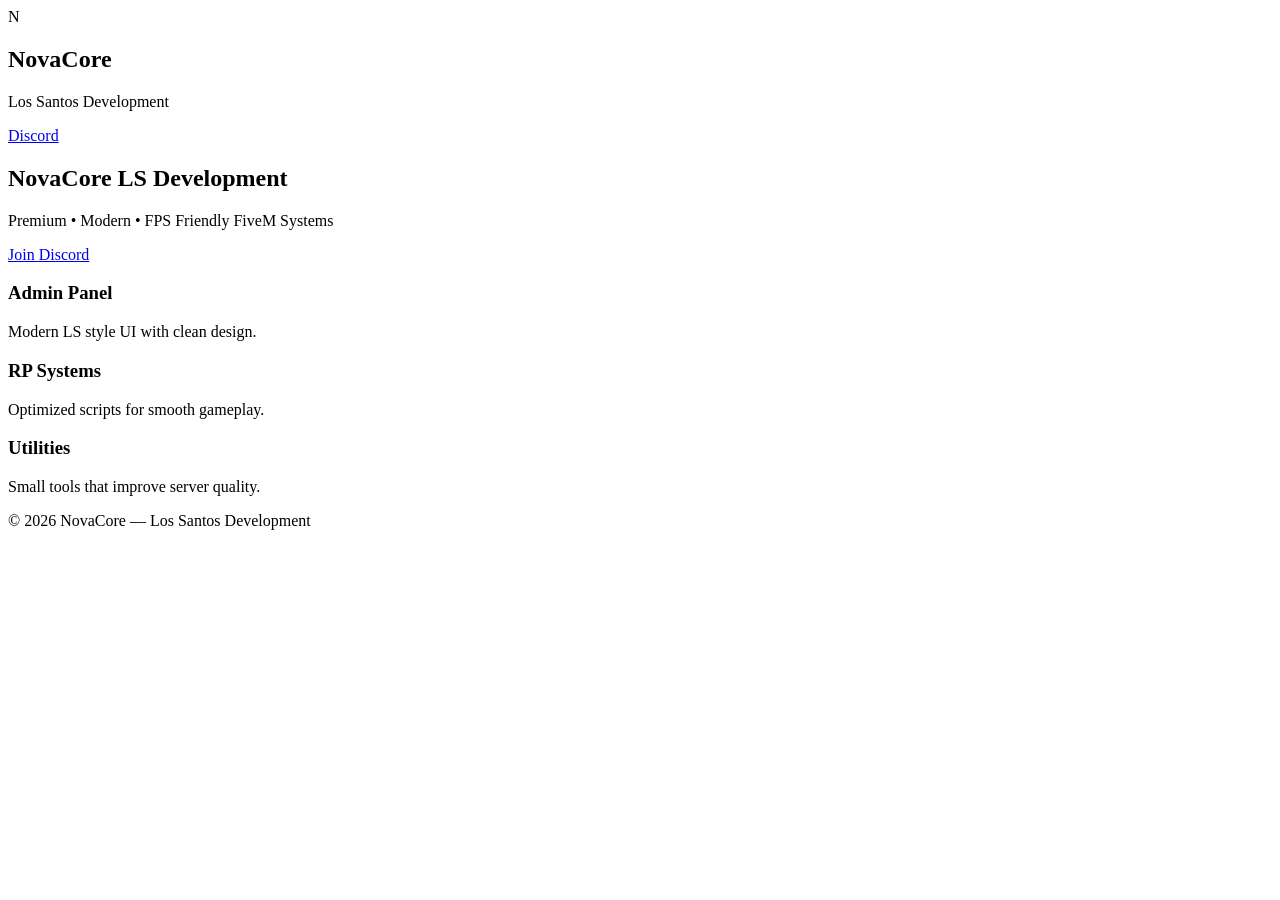
==== index.html @ 534a1222 "Create index.html" ====
<!doctype html>
<html lang="tr">
<head>
  <meta charset="utf-8" />
  <meta name="viewport" content="width=device-width,initial-scale=1" />
  <title>NovaCore — Los Santos Development</title>
  <meta name="description" content="NovaCore Los Santos Development Studio — premium FiveM systems." />
  <link rel="stylesheet" href="style.css" />
</head>

<body>
  <div class="bg"></div>

  <header class="nav">
    <div class="brand">
      <div class="logo">N</div>
      <div>
        <h2>NovaCore</h2>
        <p>Los Santos Development</p>
      </div>
    </div>

    <a class="btn" href="DISCORD_LINKIN_BURAYA" target="_blank">Discord</a>
  </header>

  <main class="container">
    <section class="hero">
      <h1>NovaCore LS Development</h1>
      <p>Premium • Modern • FPS Friendly FiveM Systems</p>
      <a class="btn big" href="DISCORD_LINKIN_BURAYA" target="_blank">Join Discord</a>
    </section>

    <section class="cards">
      <div class="card">
        <h3>Admin Panel</h3>
        <p>Modern LS style UI with clean design.</p>
      </div>

      <div class="card">
        <h3>RP Systems</h3>
        <p>Optimized scripts for smooth gameplay.</p>
      </div>

      <div class="card">
        <h3>Utilities</h3>
        <p>Small tools that improve server quality.</p>
      </div>
    </section>
  </main>

  <footer>
    © 2026 NovaCore — Los Santos Development
  </footer>
</body>
</html>
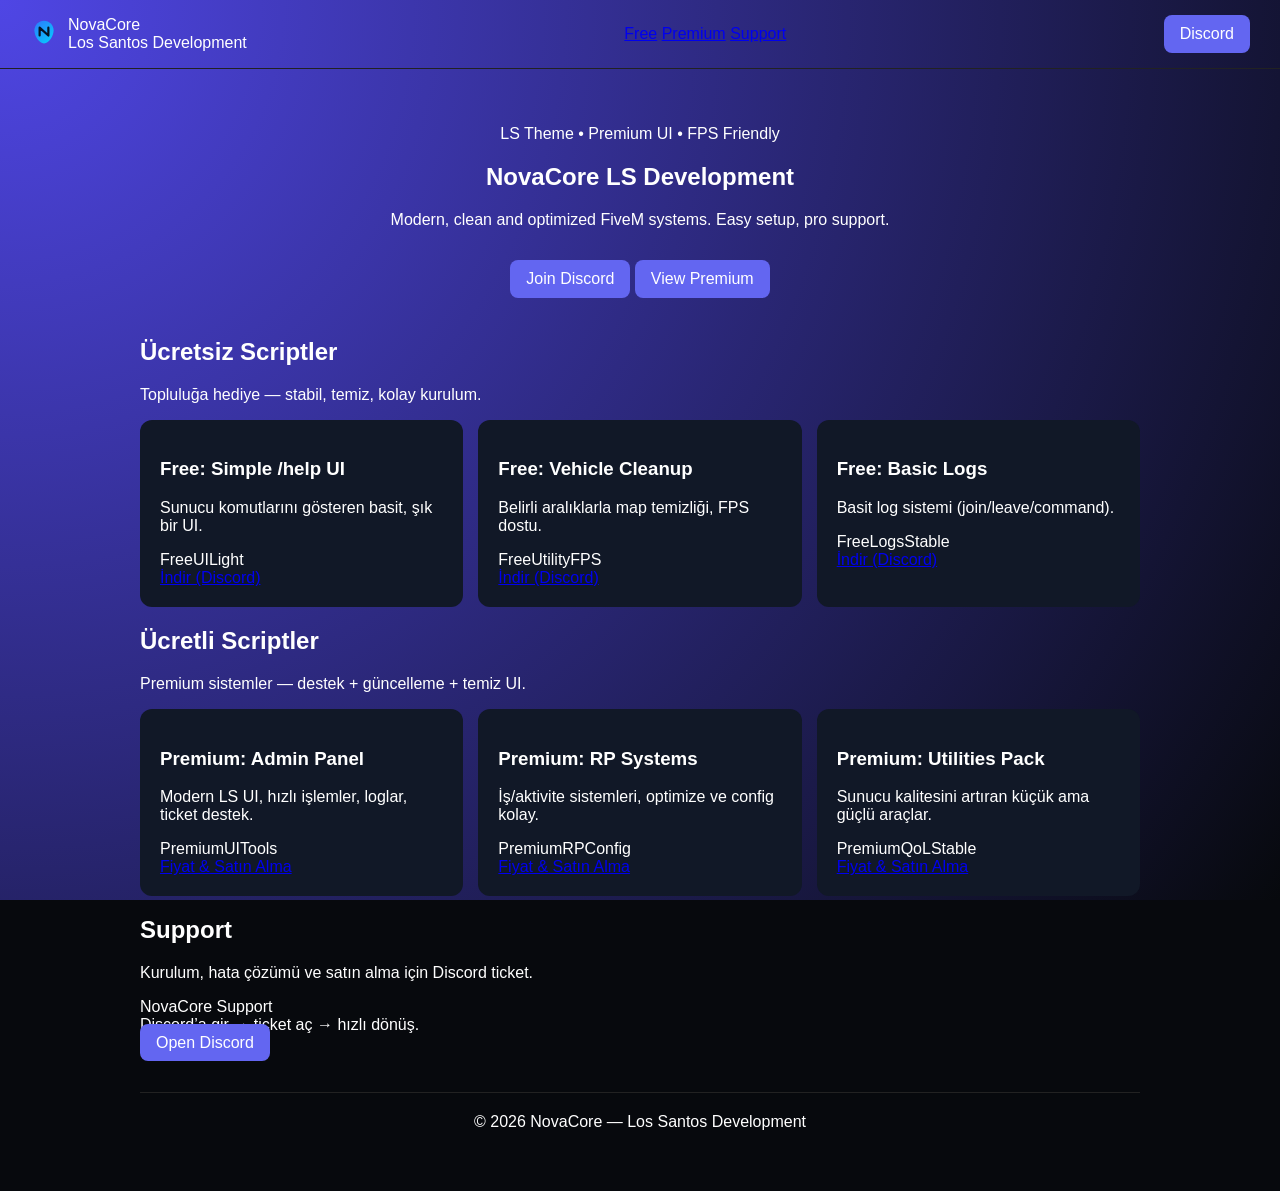
==== commit bc5d9d8b: "Update index.html" ====
--- a/index.html
+++ b/index.html
@@ -4,7 +4,7 @@
   <meta charset="utf-8" />
   <meta name="viewport" content="width=device-width,initial-scale=1" />
   <title>NovaCore — Los Santos Development</title>
-  <meta name="description" content="NovaCore Los Santos Development Studio — premium FiveM systems." />
+  <meta name="description" content="NovaCore Los Santos Development Studio — premium, modern, FPS-friendly FiveM systems." />
   <link rel="stylesheet" href="style.css" />
 </head>
 
@@ -13,43 +13,131 @@
 
   <header class="nav">
     <div class="brand">
-      <div class="logo">N</div>
-      <div>
-        <h2>NovaCore</h2>
-        <p>Los Santos Development</p>
+      <!-- LOGO (SVG) -->
+      <div class="logoBox" aria-label="NovaCore Logo">
+        <svg viewBox="0 0 64 64" width="28" height="28" fill="none" xmlns="http://www.w3.org/2000/svg">
+          <defs>
+            <linearGradient id="g" x1="10" y1="6" x2="54" y2="58" gradientUnits="userSpaceOnUse">
+              <stop stop-color="#2B7CFF"/>
+              <stop offset="1" stop-color="#00D7FF"/>
+            </linearGradient>
+          </defs>
+          <path d="M32 6c12.15 0 22 9.85 22 22 0 12.15-9.85 30-22 30S10 40.15 10 28C10 15.85 19.85 6 32 6Z" fill="url(#g)" opacity="0.95"/>
+          <path d="M22 40V22l20 18V22" stroke="#061426" stroke-width="5" stroke-linecap="round" stroke-linejoin="round"/>
+        </svg>
+      </div>
+
+      <div class="brandText">
+        <div class="name">NovaCore</div>
+        <div class="tag">Los Santos Development</div>
       </div>
     </div>
 
-    <a class="btn" href="DISCORD_LINKIN_BURAYA" target="_blank">Discord</a>
+    <nav class="navLinks">
+      <a href="#free">Free</a>
+      <a href="#premium">Premium</a>
+      <a href="#support">Support</a>
+    </nav>
+
+    <a class="btn" href="https://discord.gg/KN7zYjkx" target="_blank" rel="noreferrer">Discord</a>
   </header>
 
   <main class="container">
     <section class="hero">
+      <p class="pill">LS Theme • Premium UI • FPS Friendly</p>
       <h1>NovaCore LS Development</h1>
-      <p>Premium • Modern • FPS Friendly FiveM Systems</p>
-      <a class="btn big" href="DISCORD_LINKIN_BURAYA" target="_blank">Join Discord</a>
+      <p class="sub">Modern, clean and optimized FiveM systems. Easy setup, pro support.</p>
+      <div class="ctaRow">
+        <a class="btn big" href="https://discord.gg/KN7zYjkx" target="_blank" rel="noreferrer">Join Discord</a>
+        <a class="btn big ghost" href="#premium">View Premium</a>
+      </div>
     </section>
 
-    <section class="cards">
-      <div class="card">
-        <h3>Admin Panel</h3>
-        <p>Modern LS style UI with clean design.</p>
+    <!-- ✅ ÜCRETSİZ -->
+    <section id="free" class="section">
+      <div class="sectionHead">
+        <h2>Ücretsiz Scriptler</h2>
+        <p>Topluluğa hediye — stabil, temiz, kolay kurulum.</p>
       </div>
 
-      <div class="card">
-        <h3>RP Systems</h3>
-        <p>Optimized scripts for smooth gameplay.</p>
+      <div class="cards">
+        <article class="card">
+          <h3>Free: Simple /help UI</h3>
+          <p>Sunucu komutlarını gösteren basit, şık bir UI.</p>
+          <div class="meta"><span>Free</span><span>UI</span><span>Light</span></div>
+          <a class="miniBtn" href="https://discord.gg/KN7zYjkx" target="_blank" rel="noreferrer">İndir (Discord)</a>
+        </article>
+
+        <article class="card">
+          <h3>Free: Vehicle Cleanup</h3>
+          <p>Belirli aralıklarla map temizliği, FPS dostu.</p>
+          <div class="meta"><span>Free</span><span>Utility</span><span>FPS</span></div>
+          <a class="miniBtn" href="https://discord.gg/KN7zYjkx" target="_blank" rel="noreferrer">İndir (Discord)</a>
+        </article>
+
+        <article class="card">
+          <h3>Free: Basic Logs</h3>
+          <p>Basit log sistemi (join/leave/command).</p>
+          <div class="meta"><span>Free</span><span>Logs</span><span>Stable</span></div>
+          <a class="miniBtn" href="https://discord.gg/KN7zYjkx" target="_blank" rel="noreferrer">İndir (Discord)</a>
+        </article>
+      </div>
+    </section>
+
+    <!-- ✅ ÜCRETLİ -->
+    <section id="premium" class="section">
+      <div class="sectionHead">
+        <h2>Ücretli Scriptler</h2>
+        <p>Premium sistemler — destek + güncelleme + temiz UI.</p>
       </div>
 
-      <div class="card">
-        <h3>Utilities</h3>
-        <p>Small tools that improve server quality.</p>
+      <div class="cards">
+        <article class="card premium">
+          <h3>Premium: Admin Panel</h3>
+          <p>Modern LS UI, hızlı işlemler, loglar, ticket destek.</p>
+          <div class="meta"><span>Premium</span><span>UI</span><span>Tools</span></div>
+          <a class="miniBtn" href="https://discord.gg/KN7zYjkx" target="_blank" rel="noreferrer">Fiyat & Satın Alma</a>
+        </article>
+
+        <article class="card premium">
+          <h3>Premium: RP Systems</h3>
+          <p>İş/aktivite sistemleri, optimize ve config kolay.</p>
+          <div class="meta"><span>Premium</span><span>RP</span><span>Config</span></div>
+          <a class="miniBtn" href="https://discord.gg/KN7zYjkx" target="_blank" rel="noreferrer">Fiyat & Satın Alma</a>
+        </article>
+
+        <article class="card premium">
+          <h3>Premium: Utilities Pack</h3>
+          <p>Sunucu kalitesini artıran küçük ama güçlü araçlar.</p>
+          <div class="meta"><span>Premium</span><span>QoL</span><span>Stable</span></div>
+          <a class="miniBtn" href="https://discord.gg/KN7zYjkx" target="_blank" rel="noreferrer">Fiyat & Satın Alma</a>
+        </article>
       </div>
     </section>
+
+    <!-- ✅ SUPPORT -->
+    <section id="support" class="section">
+      <div class="sectionHead">
+        <h2>Support</h2>
+        <p>Kurulum, hata çözümü ve satın alma için Discord ticket.</p>
+      </div>
+
+      <div class="supportBox">
+        <div>
+          <div class="supportTitle">NovaCore Support</div>
+          <div class="supportText">Discord’a gir → ticket aç → hızlı dönüş.</div>
+        </div>
+        <a class="btn" href="https://discord.gg/KN7zYjkx" target="_blank" rel="noreferrer">Open Discord</a>
+      </div>
+    </section>
+
+    <footer class="footer">
+      © <span id="year"></span> NovaCore — Los Santos Development
+    </footer>
   </main>
 
-  <footer>
-    © 2026 NovaCore — Los Santos Development
-  </footer>
+  <script>
+    document.getElementById("year").textContent = new Date().getFullYear();
+  </script>
 </body>
 </html>
--- a/style.css
+++ b/style.css
@@ -0,0 +1,81 @@
+body{
+  margin:0;
+  font-family:Arial, sans-serif;
+  background:#07090d;
+  color:white;
+}
+
+.bg{
+  position:fixed;
+  inset:0;
+  background:radial-gradient(circle at top left,#4f46e5,#07090d);
+  z-index:-1;
+}
+
+.nav{
+  display:flex;
+  justify-content:space-between;
+  align-items:center;
+  padding:15px 30px;
+  border-bottom:1px solid #222;
+}
+
+.brand{
+  display:flex;
+  gap:10px;
+  align-items:center;
+}
+
+.logo{
+  width:40px;
+  height:40px;
+  background:#6366f1;
+  display:flex;
+  align-items:center;
+  justify-content:center;
+  border-radius:10px;
+  font-weight:bold;
+}
+
+.btn{
+  padding:10px 16px;
+  background:#6366f1;
+  color:white;
+  text-decoration:none;
+  border-radius:8px;
+}
+
+.big{
+  display:inline-block;
+  margin-top:15px;
+}
+
+.container{
+  max-width:1000px;
+  margin:auto;
+  padding:40px 20px;
+}
+
+.hero{
+  text-align:center;
+  margin-bottom:40px;
+}
+
+.cards{
+  display:grid;
+  grid-template-columns:repeat(auto-fit,minmax(220px,1fr));
+  gap:15px;
+}
+
+.card{
+  background:#111827;
+  padding:20px;
+  border-radius:12px;
+}
+
+footer{
+  text-align:center;
+  padding:20px;
+  border-top:1px solid #222;
+  margin-top:40px;
+}
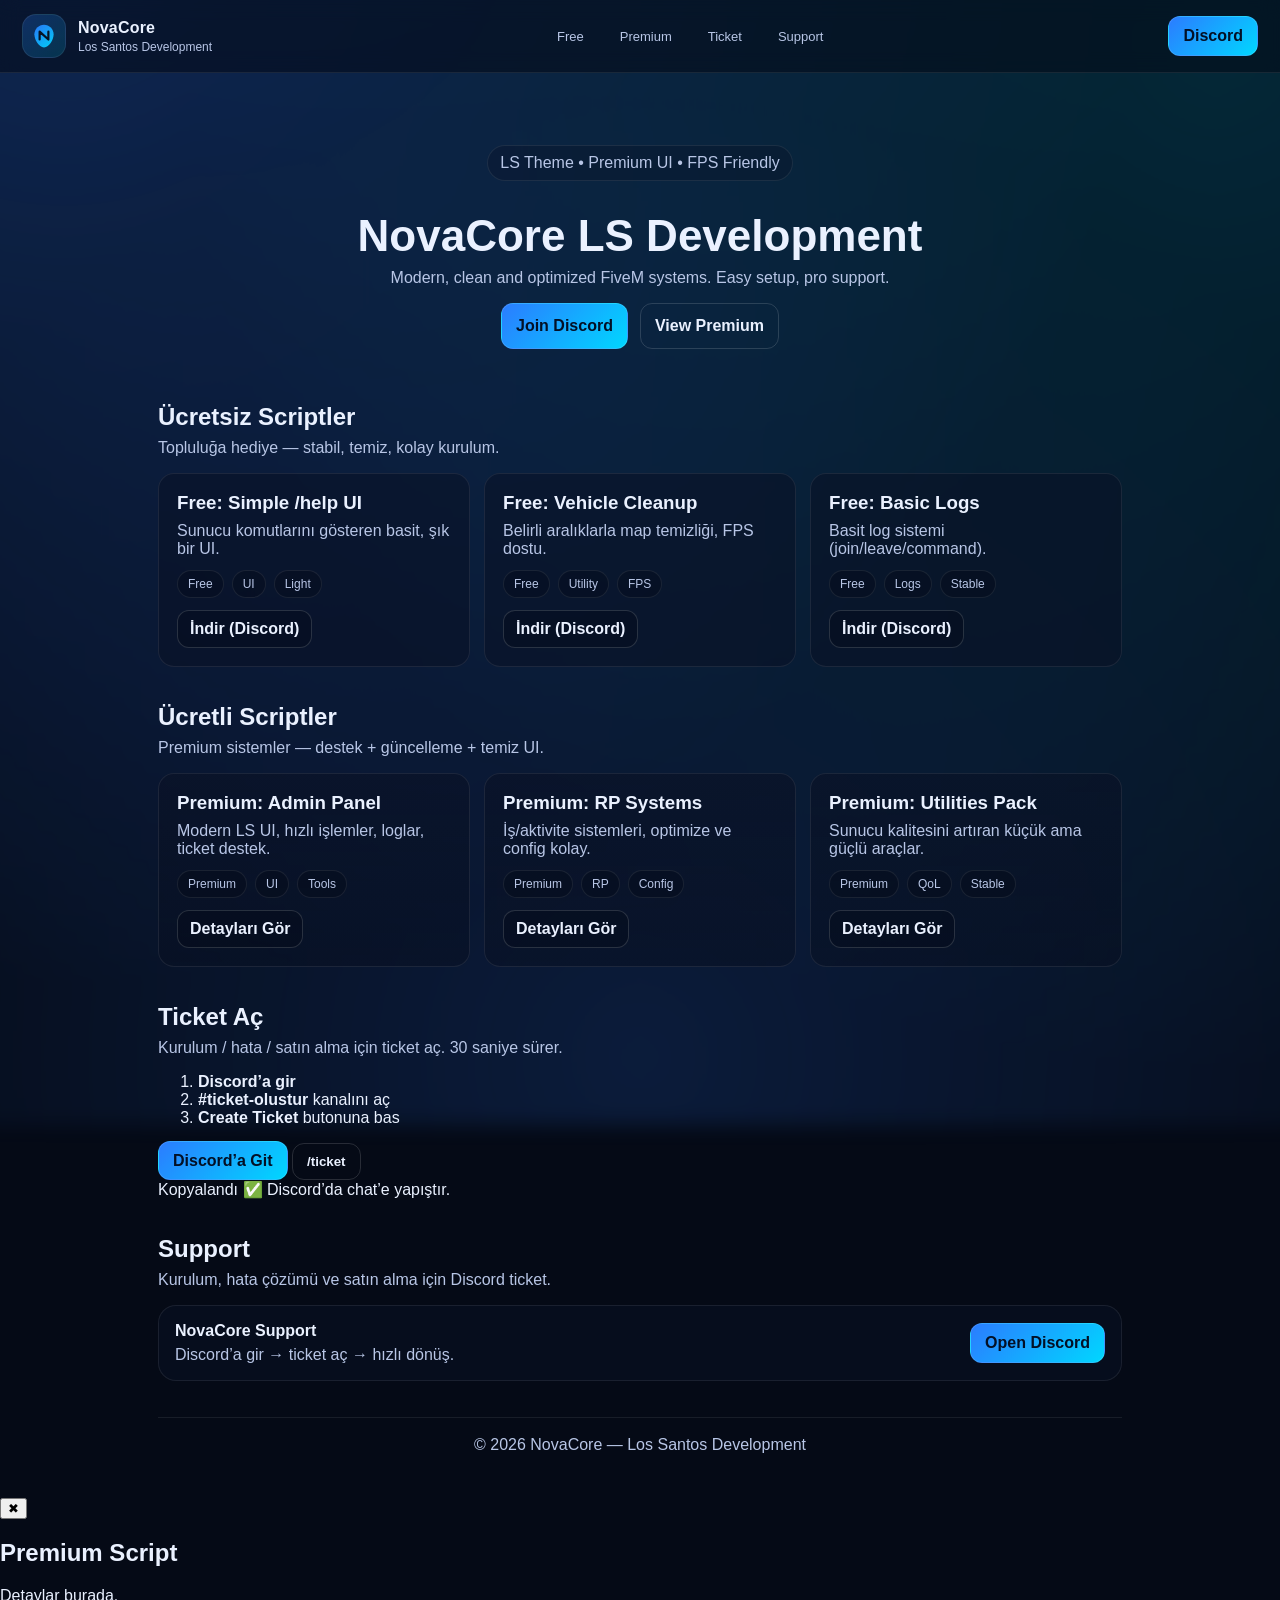
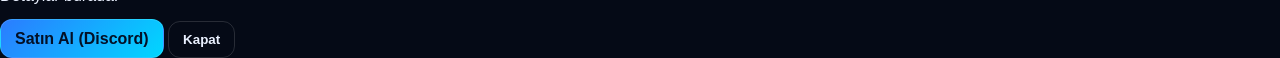
==== commit 03876766: "Update index.html" ====
--- a/index.html
+++ b/index.html
@@ -13,7 +13,6 @@
 
   <header class="nav">
     <div class="brand">
-      <!-- LOGO (SVG) -->
       <div class="logoBox" aria-label="NovaCore Logo">
         <svg viewBox="0 0 64 64" width="28" height="28" fill="none" xmlns="http://www.w3.org/2000/svg">
           <defs>
@@ -36,6 +35,7 @@
     <nav class="navLinks">
       <a href="#free">Free</a>
       <a href="#premium">Premium</a>
+      <a href="#ticket">Ticket</a>
       <a href="#support">Support</a>
     </nav>
 
@@ -47,6 +47,7 @@
       <p class="pill">LS Theme • Premium UI • FPS Friendly</p>
       <h1>NovaCore LS Development</h1>
       <p class="sub">Modern, clean and optimized FiveM systems. Easy setup, pro support.</p>
+
       <div class="ctaRow">
         <a class="btn big" href="https://discord.gg/KN7zYjkx" target="_blank" rel="noreferrer">Join Discord</a>
         <a class="btn big ghost" href="#premium">View Premium</a>
@@ -96,22 +97,45 @@
           <h3>Premium: Admin Panel</h3>
           <p>Modern LS UI, hızlı işlemler, loglar, ticket destek.</p>
           <div class="meta"><span>Premium</span><span>UI</span><span>Tools</span></div>
-          <a class="miniBtn" href="https://discord.gg/KN7zYjkx" target="_blank" rel="noreferrer">Fiyat & Satın Alma</a>
+          <a class="miniBtn" href="#" data-panel="admin">Detayları Gör</a>
         </article>
 
         <article class="card premium">
           <h3>Premium: RP Systems</h3>
           <p>İş/aktivite sistemleri, optimize ve config kolay.</p>
           <div class="meta"><span>Premium</span><span>RP</span><span>Config</span></div>
-          <a class="miniBtn" href="https://discord.gg/KN7zYjkx" target="_blank" rel="noreferrer">Fiyat & Satın Alma</a>
+          <a class="miniBtn" href="#" data-panel="rp">Detayları Gör</a>
         </article>
 
         <article class="card premium">
           <h3>Premium: Utilities Pack</h3>
           <p>Sunucu kalitesini artıran küçük ama güçlü araçlar.</p>
           <div class="meta"><span>Premium</span><span>QoL</span><span>Stable</span></div>
-          <a class="miniBtn" href="https://discord.gg/KN7zYjkx" target="_blank" rel="noreferrer">Fiyat & Satın Alma</a>
-        </article>
+          <a class="miniBtn" href="#" data-panel="util">Detayları Gör</a>
+        </article>
+      </div>
+    </section>
+
+    <!-- ✅ TICKET -->
+    <section id="ticket" class="section">
+      <div class="sectionHead">
+        <h2>Ticket Aç</h2>
+        <p>Kurulum / hata / satın alma için ticket aç. 30 saniye sürer.</p>
+      </div>
+
+      <div class="ticketBox">
+        <ol class="steps">
+          <li><b>Discord’a gir</b></li>
+          <li><b>#ticket-olustur</b> kanalını aç</li>
+          <li><b>Create Ticket</b> butonuna bas</li>
+        </ol>
+
+        <div class="ticketActions">
+          <a class="btn" href="https://discord.gg/KN7zYjkx" target="_blank" rel="noreferrer">Discord’a Git</a>
+          <button class="btn ghost" id="copyTicket" type="button">/ticket</button>
+        </div>
+
+        <div class="note" id="copyNote">Kopyalandı ✅ Discord’da chat’e yapıştır.</div>
       </div>
     </section>
 
@@ -136,8 +160,114 @@
     </footer>
   </main>
 
+  <!-- ✅ POPUP PANEL (ÜCRETLİ DETAY) -->
+  <div id="premiumPanel" class="popup" aria-hidden="true">
+    <div class="popupContent" role="dialog" aria-modal="true" aria-labelledby="ppTitle">
+      <button class="closeBtn" id="closePanelBtn" type="button" aria-label="Kapat">✖</button>
+
+      <h2 id="ppTitle">Premium Script</h2>
+      <p id="ppDesc" class="ppDesc">Detaylar burada.</p>
+
+      <div class="popupCards" id="ppFeatures"></div>
+
+      <div class="popupActions">
+        <a class="btn" href="https://discord.gg/KN7zYjkx" target="_blank" rel="noreferrer">Satın Al (Discord)</a>
+        <button class="btn ghost" id="closePanelBtn2" type="button">Kapat</button>
+      </div>
+    </div>
+  </div>
+
   <script>
+    // yıl
     document.getElementById("year").textContent = new Date().getFullYear();
+
+    // /ticket kopyala
+    const copyBtn = document.getElementById("copyTicket");
+    const copyNote = document.getElementById("copyNote");
+    if (copyBtn) {
+      copyBtn.addEventListener("click", async () => {
+        try {
+          await navigator.clipboard.writeText("/ticket");
+          copyNote.style.display = "block";
+          setTimeout(() => (copyNote.style.display = "none"), 1800);
+        } catch {
+          alert("Kopyalanmadı. Discord’da /ticket yazabilirsin.");
+        }
+      });
+    }
+
+    // popup data
+    const data = {
+      admin: {
+        title: "Premium: Admin Panel",
+        desc: "Modern LS UI + tools + logs + hızlı aksiyonlar.",
+        features: ["Player tools", "Teleport / actions", "Logs", "Clean UI", "FPS friendly"]
+      },
+      rp: {
+        title: "Premium: RP Systems",
+        desc: "Job & activity sistemleri, optimize ve kolay config.",
+        features: ["Jobs / Activities", "Config easy", "Optimized loops", "Clean UX", "Stable"]
+      },
+      util: {
+        title: "Premium: Utilities Pack",
+        desc: "Sunucu kalitesini artıran küçük ama güçlü araçlar.",
+        features: ["QoL tools", "Performance helpers", "Admin utilities", "Clean & stable", "Updates"]
+      }
+    };
+
+    const panel = document.getElementById("premiumPanel");
+    const ppTitle = document.getElementById("ppTitle");
+    const ppDesc = document.getElementById("ppDesc");
+    const ppFeatures = document.getElementById("ppFeatures");
+    const close1 = document.getElementById("closePanelBtn");
+    const close2 = document.getElementById("closePanelBtn2");
+
+    function openPanel(key){
+      const item = data[key] || data.admin;
+      ppTitle.textContent = item.title;
+      ppDesc.textContent = item.desc;
+
+      ppFeatures.innerHTML = "";
+      item.features.forEach(f => {
+        const div = document.createElement("div");
+        div.className = "popupCard";
+        div.textContent = f;
+        ppFeatures.appendChild(div);
+      });
+
+      panel.style.display = "flex";
+      panel.setAttribute("aria-hidden", "false");
+      close1.focus();
+      document.body.style.overflow = "hidden";
+    }
+
+    function closePanel(){
+      panel.style.display = "none";
+      panel.setAttribute("aria-hidden", "true");
+      document.body.style.overflow = "";
+    }
+
+    // premium butonları
+    document.querySelectorAll('[data-panel]').forEach(a => {
+      a.addEventListener("click", (e) => {
+        e.preventDefault();
+        openPanel(a.getAttribute("data-panel"));
+      });
+    });
+
+    // kapatma
+    close1.addEventListener("click", closePanel);
+    close2.addEventListener("click", closePanel);
+
+    // dışına tıklayınca kapat
+    panel.addEventListener("click", (e) => {
+      if (e.target === panel) closePanel();
+    });
+
+    // ESC ile kapat
+    document.addEventListener("keydown", (e) => {
+      if (e.key === "Escape" && panel.style.display === "flex") closePanel();
+    });
   </script>
 </body>
 </html>
--- a/style.css
+++ b/style.css
@@ -1,81 +1,206 @@
+:root{
+  --bg:#050A16;            /* daha koyu mavi */
+  --panel:#0A1226;
+  --panel2:#081022;
+  --text:#EAF1FF;
+  --muted:#B8C6E6;
+  --line:rgba(255,255,255,.08);
+  --acc:#2B7CFF;           /* neon mavi */
+  --acc2:#00D7FF;          /* cyan */
+}
+
+*{ box-sizing:border-box; }
+html,body{ height:100%; }
 body{
   margin:0;
-  font-family:Arial, sans-serif;
-  background:#07090d;
-  color:white;
+  font-family: Arial, system-ui, -apple-system, Segoe UI, Roboto, sans-serif;
+  background:var(--bg);
+  color:var(--text);
 }
 
 .bg{
   position:fixed;
-  inset:0;
-  background:radial-gradient(circle at top left,#4f46e5,#07090d);
+  inset:-25%;
+  background:
+    radial-gradient(circle at 20% 10%, rgba(43,124,255,.28), transparent 55%),
+    radial-gradient(circle at 80% 20%, rgba(0,215,255,.15), transparent 55%),
+    radial-gradient(circle at 50% 95%, rgba(43,124,255,.16), transparent 60%);
+  filter: blur(10px);
   z-index:-1;
 }
 
 .nav{
+  position:sticky;
+  top:0;
+  z-index:10;
   display:flex;
   justify-content:space-between;
   align-items:center;
-  padding:15px 30px;
-  border-bottom:1px solid #222;
-}
-
-.brand{
-  display:flex;
-  gap:10px;
-  align-items:center;
-}
-
-.logo{
-  width:40px;
-  height:40px;
-  background:#6366f1;
-  display:flex;
-  align-items:center;
-  justify-content:center;
+  gap:14px;
+  padding:14px 22px;
+  border-bottom:1px solid var(--line);
+  background: rgba(5,10,22,.55);
+  backdrop-filter: blur(10px);
+}
+
+.brand{ display:flex; align-items:center; gap:12px; }
+.logoBox{
+  width:44px; height:44px;
+  border-radius:14px;
+  display:grid;
+  place-items:center;
+  background: linear-gradient(135deg, rgba(43,124,255,.25), rgba(0,215,255,.16));
+  border:1px solid var(--line);
+}
+
+.brandText .name{ font-weight:800; letter-spacing:.2px; }
+.brandText .tag{ margin-top:3px; font-size:12px; color:var(--muted); }
+
+.navLinks{ display:flex; gap:14px; align-items:center; }
+.navLinks a{
+  color:var(--muted);
+  text-decoration:none;
+  font-size:13px;
+  padding:8px 10px;
   border-radius:10px;
-  font-weight:bold;
+  border:1px solid transparent;
+}
+.navLinks a:hover{
+  color:var(--text);
+  border-color: rgba(43,124,255,.35);
+  background: rgba(10,18,38,.35);
 }
 
 .btn{
-  padding:10px 16px;
-  background:#6366f1;
-  color:white;
+  padding:10px 14px;
+  background: linear-gradient(135deg, var(--acc), var(--acc2));
+  color:#031026;
+  font-weight:800;
   text-decoration:none;
-  border-radius:8px;
-}
-
-.big{
-  display:inline-block;
-  margin-top:15px;
-}
+  border-radius:12px;
+  border:1px solid rgba(255,255,255,.12);
+  transition: transform .12s ease, opacity .12s ease;
+  white-space:nowrap;
+}
+.btn:hover{ transform: translateY(-1px); opacity:.95; }
+
+.btn.ghost{
+  background: transparent;
+  color: var(--text);
+  border:1px solid rgba(255,255,255,.14);
+}
+.btn.ghost:hover{
+  border-color: rgba(43,124,255,.45);
+}
+
+.big{ display:inline-flex; align-items:center; justify-content:center; height:46px; }
 
 .container{
   max-width:1000px;
   margin:auto;
-  padding:40px 20px;
+  padding:34px 18px 44px;
 }
 
 .hero{
   text-align:center;
-  margin-bottom:40px;
-}
+  padding:22px 0 10px;
+  margin-bottom:18px;
+}
+
+.pill{
+  display:inline-flex;
+  padding:8px 12px;
+  border:1px solid var(--line);
+  border-radius:999px;
+  color:var(--muted);
+  background: rgba(10,18,38,.35);
+}
+
+.hero h1{ margin:14px 0 8px; font-size:44px; }
+.sub{ margin:0; color:var(--muted); }
+
+.ctaRow{ display:flex; gap:12px; justify-content:center; flex-wrap:wrap; margin-top:16px; }
+
+.section{ padding:26px 0 10px; }
+.sectionHead h2{ margin:0; font-size:24px; }
+.sectionHead p{ margin:8px 0 0; color:var(--muted); }
 
 .cards{
   display:grid;
-  grid-template-columns:repeat(auto-fit,minmax(220px,1fr));
-  gap:15px;
+  grid-template-columns:repeat(auto-fit,minmax(230px,1fr));
+  gap:14px;
+  margin-top:16px;
 }
 
 .card{
-  background:#111827;
-  padding:20px;
+  background: rgba(10,18,38,.55);
+  padding:18px;
+  border-radius:16px;
+  border:1px solid var(--line);
+  transition: transform .12s ease, border-color .12s ease;
+}
+.card:hover{
+  transform: translateY(-3px);
+  border-color: rgba(43,124,255,.45);
+}
+
+.card.premium{
+  background: linear-gradient(180deg, rgba(10,18,38,.65), rgba(8,16,34,.55));
+}
+
+.card h3{ margin:0 0 8px; }
+.card p{ margin:0 0 12px; color:var(--muted); }
+
+.meta{ display:flex; gap:8px; flex-wrap:wrap; }
+.meta span{
+  font-size:12px;
+  color:var(--muted);
+  padding:6px 10px;
+  border-radius:999px;
+  border:1px solid var(--line);
+  background: rgba(5,10,22,.35);
+}
+
+.miniBtn{
+  display:inline-flex;
+  margin-top:12px;
+  padding:9px 12px;
   border-radius:12px;
-}
-
-footer{
+  text-decoration:none;
+  font-weight:800;
+  color:var(--text);
+  border:1px solid rgba(255,255,255,.14);
+  background: rgba(5,10,22,.35);
+}
+.miniBtn:hover{
+  border-color: rgba(43,124,255,.45);
+  background: rgba(10,18,38,.45);
+}
+
+.supportBox{
+  margin-top:16px;
+  display:flex;
+  justify-content:space-between;
+  align-items:center;
+  gap:12px;
+  padding:16px;
+  border-radius:18px;
+  border:1px solid var(--line);
+  background: rgba(10,18,38,.45);
+}
+.supportTitle{ font-weight:900; }
+.supportText{ color:var(--muted); margin-top:6px; }
+
+.footer{
+  margin-top:26px;
+  padding-top:18px;
+  border-top:1px solid var(--line);
   text-align:center;
-  padding:20px;
-  border-top:1px solid #222;
-  margin-top:40px;
-}
+  color:var(--muted);
+}
+
+@media (max-width:720px){
+  .navLinks{ display:none; }
+  .hero h1{ font-size:34px; }
+  .supportBox{ flex-direction:column; align-items:flex-start; }
+}
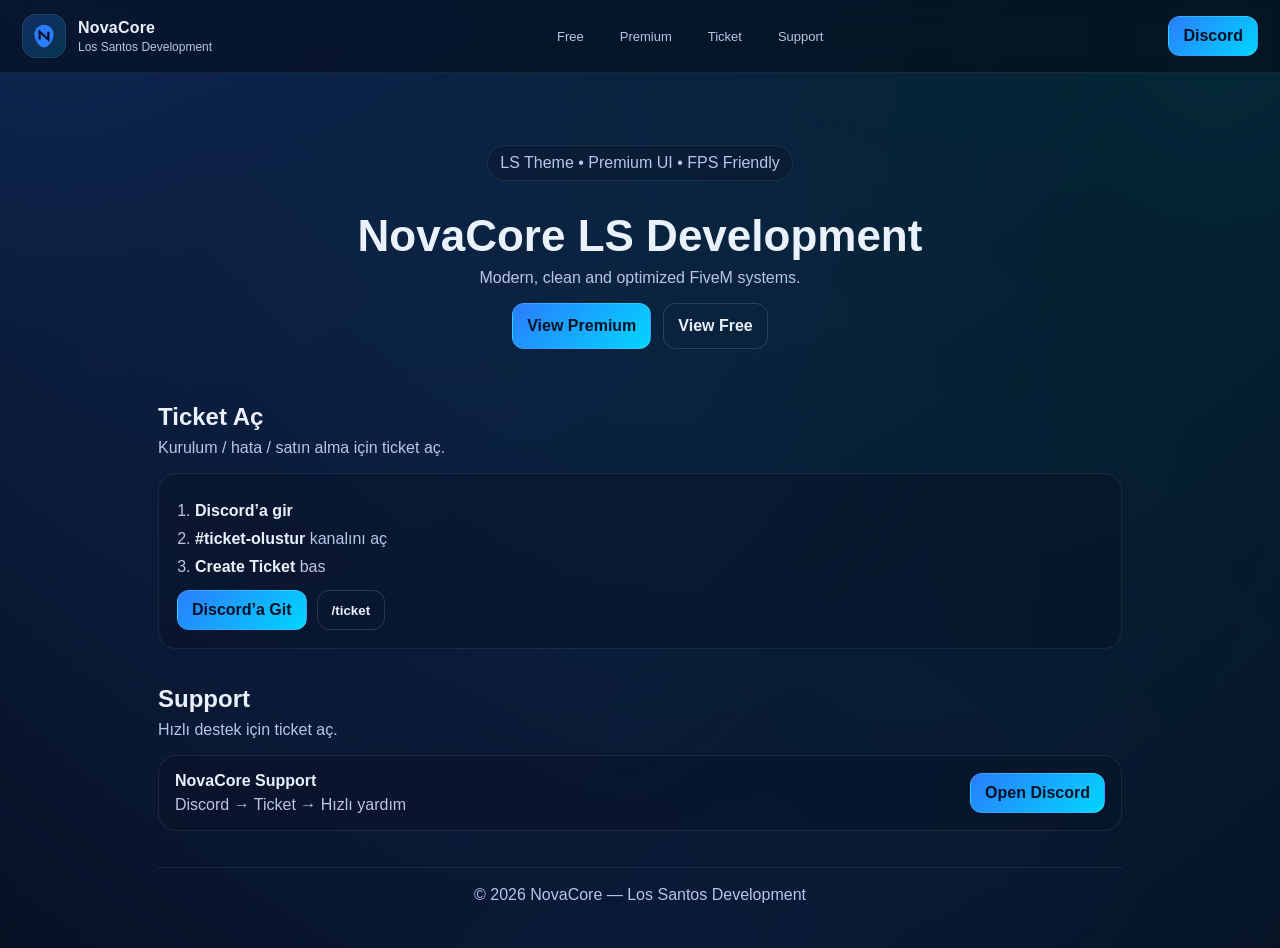
==== commit 80b59a67: "Update index.html" ====
--- a/index.html
+++ b/index.html
@@ -1,273 +1,175 @@
 <!doctype html>
 <html lang="tr">
 <head>
-  <meta charset="utf-8" />
-  <meta name="viewport" content="width=device-width,initial-scale=1" />
-  <title>NovaCore — Los Santos Development</title>
-  <meta name="description" content="NovaCore Los Santos Development Studio — premium, modern, FPS-friendly FiveM systems." />
-  <link rel="stylesheet" href="style.css" />
+<meta charset="utf-8" />
+<meta name="viewport" content="width=device-width,initial-scale=1" />
+
+<title>NovaCore — Los Santos Development</title>
+
+<!-- SEO -->
+<meta name="description" content="NovaCore LS Development - Premium FiveM scripts, free scripts, LS themed systems and professional support." />
+<meta name="keywords" content="NovaCore, FiveM scripts, FiveM development, LS scripts, FiveM premium scripts, FiveM free scripts, Los Santos development" />
+<meta name="author" content="NovaCore Development" />
+
+<!-- Google Schema -->
+<script type="application/ld+json">
+{
+  "@context": "https://schema.org",
+  "@type": "Organization",
+  "name": "NovaCore",
+  "url": "https://novacore24.github.io/NovaCore/",
+  "description": "NovaCore Los Santos Development - Premium FiveM scripts and systems.",
+  "sameAs": [
+    "https://discord.gg/KN7zYjkx"
+  ]
+}
+</script>
+
+<link rel="stylesheet" href="style.css" />
+
+<style>
+/* 🔥 INTRO */
+#intro{
+  position:fixed;
+  inset:0;
+  background:#030712;
+  display:flex;
+  justify-content:center;
+  align-items:center;
+  z-index:9999;
+  animation:introFade 2.5s ease forwards;
+}
+.introLogo{
+  font-size:52px;
+  font-weight:900;
+  letter-spacing:2px;
+  background:linear-gradient(90deg,#2B7CFF,#00D7FF);
+  -webkit-background-clip:text;
+  -webkit-text-fill-color:transparent;
+  animation:introZoom 2s ease;
+}
+@keyframes introZoom{
+  from{transform:scale(.6);opacity:0;}
+  to{transform:scale(1);opacity:1;}
+}
+@keyframes introFade{
+  0%,80%{opacity:1;}
+  100%{opacity:0;visibility:hidden;}
+}
+</style>
+
 </head>
 
 <body>
-  <div class="bg"></div>
 
-  <header class="nav">
-    <div class="brand">
-      <div class="logoBox" aria-label="NovaCore Logo">
-        <svg viewBox="0 0 64 64" width="28" height="28" fill="none" xmlns="http://www.w3.org/2000/svg">
-          <defs>
-            <linearGradient id="g" x1="10" y1="6" x2="54" y2="58" gradientUnits="userSpaceOnUse">
-              <stop stop-color="#2B7CFF"/>
-              <stop offset="1" stop-color="#00D7FF"/>
-            </linearGradient>
-          </defs>
-          <path d="M32 6c12.15 0 22 9.85 22 22 0 12.15-9.85 30-22 30S10 40.15 10 28C10 15.85 19.85 6 32 6Z" fill="url(#g)" opacity="0.95"/>
-          <path d="M22 40V22l20 18V22" stroke="#061426" stroke-width="5" stroke-linecap="round" stroke-linejoin="round"/>
-        </svg>
-      </div>
+<!-- INTRO -->
+<div id="intro">
+  <div class="introLogo">NovaCore</div>
+</div>
 
-      <div class="brandText">
-        <div class="name">NovaCore</div>
-        <div class="tag">Los Santos Development</div>
-      </div>
+<div class="bg"></div>
+
+<header class="nav">
+  <div class="brand">
+    <div class="logoBox">
+      <svg viewBox="0 0 64 64" width="28" height="28" fill="none">
+        <defs>
+          <linearGradient id="g" x1="10" y1="6" x2="54" y2="58">
+            <stop stop-color="#2B7CFF"/>
+            <stop offset="1" stop-color="#00D7FF"/>
+          </linearGradient>
+        </defs>
+        <path d="M32 6c12 0 22 10 22 22s-10 30-22 30S10 40 10 28 20 6 32 6Z" fill="url(#g)"/>
+        <path d="M22 40V22l20 18V22" stroke="#061426" stroke-width="5"/>
+      </svg>
     </div>
 
-    <nav class="navLinks">
-      <a href="#free">Free</a>
-      <a href="#premium">Premium</a>
-      <a href="#ticket">Ticket</a>
-      <a href="#support">Support</a>
-    </nav>
-
-    <a class="btn" href="https://discord.gg/KN7zYjkx" target="_blank" rel="noreferrer">Discord</a>
-  </header>
-
-  <main class="container">
-    <section class="hero">
-      <p class="pill">LS Theme • Premium UI • FPS Friendly</p>
-      <h1>NovaCore LS Development</h1>
-      <p class="sub">Modern, clean and optimized FiveM systems. Easy setup, pro support.</p>
-
-      <div class="ctaRow">
-        <a class="btn big" href="https://discord.gg/KN7zYjkx" target="_blank" rel="noreferrer">Join Discord</a>
-        <a class="btn big ghost" href="#premium">View Premium</a>
-      </div>
-    </section>
-
-    <!-- ✅ ÜCRETSİZ -->
-    <section id="free" class="section">
-      <div class="sectionHead">
-        <h2>Ücretsiz Scriptler</h2>
-        <p>Topluluğa hediye — stabil, temiz, kolay kurulum.</p>
-      </div>
-
-      <div class="cards">
-        <article class="card">
-          <h3>Free: Simple /help UI</h3>
-          <p>Sunucu komutlarını gösteren basit, şık bir UI.</p>
-          <div class="meta"><span>Free</span><span>UI</span><span>Light</span></div>
-          <a class="miniBtn" href="https://discord.gg/KN7zYjkx" target="_blank" rel="noreferrer">İndir (Discord)</a>
-        </article>
-
-        <article class="card">
-          <h3>Free: Vehicle Cleanup</h3>
-          <p>Belirli aralıklarla map temizliği, FPS dostu.</p>
-          <div class="meta"><span>Free</span><span>Utility</span><span>FPS</span></div>
-          <a class="miniBtn" href="https://discord.gg/KN7zYjkx" target="_blank" rel="noreferrer">İndir (Discord)</a>
-        </article>
-
-        <article class="card">
-          <h3>Free: Basic Logs</h3>
-          <p>Basit log sistemi (join/leave/command).</p>
-          <div class="meta"><span>Free</span><span>Logs</span><span>Stable</span></div>
-          <a class="miniBtn" href="https://discord.gg/KN7zYjkx" target="_blank" rel="noreferrer">İndir (Discord)</a>
-        </article>
-      </div>
-    </section>
-
-    <!-- ✅ ÜCRETLİ -->
-    <section id="premium" class="section">
-      <div class="sectionHead">
-        <h2>Ücretli Scriptler</h2>
-        <p>Premium sistemler — destek + güncelleme + temiz UI.</p>
-      </div>
-
-      <div class="cards">
-        <article class="card premium">
-          <h3>Premium: Admin Panel</h3>
-          <p>Modern LS UI, hızlı işlemler, loglar, ticket destek.</p>
-          <div class="meta"><span>Premium</span><span>UI</span><span>Tools</span></div>
-          <a class="miniBtn" href="#" data-panel="admin">Detayları Gör</a>
-        </article>
-
-        <article class="card premium">
-          <h3>Premium: RP Systems</h3>
-          <p>İş/aktivite sistemleri, optimize ve config kolay.</p>
-          <div class="meta"><span>Premium</span><span>RP</span><span>Config</span></div>
-          <a class="miniBtn" href="#" data-panel="rp">Detayları Gör</a>
-        </article>
-
-        <article class="card premium">
-          <h3>Premium: Utilities Pack</h3>
-          <p>Sunucu kalitesini artıran küçük ama güçlü araçlar.</p>
-          <div class="meta"><span>Premium</span><span>QoL</span><span>Stable</span></div>
-          <a class="miniBtn" href="#" data-panel="util">Detayları Gör</a>
-        </article>
-      </div>
-    </section>
-
-    <!-- ✅ TICKET -->
-    <section id="ticket" class="section">
-      <div class="sectionHead">
-        <h2>Ticket Aç</h2>
-        <p>Kurulum / hata / satın alma için ticket aç. 30 saniye sürer.</p>
-      </div>
-
-      <div class="ticketBox">
-        <ol class="steps">
-          <li><b>Discord’a gir</b></li>
-          <li><b>#ticket-olustur</b> kanalını aç</li>
-          <li><b>Create Ticket</b> butonuna bas</li>
-        </ol>
-
-        <div class="ticketActions">
-          <a class="btn" href="https://discord.gg/KN7zYjkx" target="_blank" rel="noreferrer">Discord’a Git</a>
-          <button class="btn ghost" id="copyTicket" type="button">/ticket</button>
-        </div>
-
-        <div class="note" id="copyNote">Kopyalandı ✅ Discord’da chat’e yapıştır.</div>
-      </div>
-    </section>
-
-    <!-- ✅ SUPPORT -->
-    <section id="support" class="section">
-      <div class="sectionHead">
-        <h2>Support</h2>
-        <p>Kurulum, hata çözümü ve satın alma için Discord ticket.</p>
-      </div>
-
-      <div class="supportBox">
-        <div>
-          <div class="supportTitle">NovaCore Support</div>
-          <div class="supportText">Discord’a gir → ticket aç → hızlı dönüş.</div>
-        </div>
-        <a class="btn" href="https://discord.gg/KN7zYjkx" target="_blank" rel="noreferrer">Open Discord</a>
-      </div>
-    </section>
-
-    <footer class="footer">
-      © <span id="year"></span> NovaCore — Los Santos Development
-    </footer>
-  </main>
-
-  <!-- ✅ POPUP PANEL (ÜCRETLİ DETAY) -->
-  <div id="premiumPanel" class="popup" aria-hidden="true">
-    <div class="popupContent" role="dialog" aria-modal="true" aria-labelledby="ppTitle">
-      <button class="closeBtn" id="closePanelBtn" type="button" aria-label="Kapat">✖</button>
-
-      <h2 id="ppTitle">Premium Script</h2>
-      <p id="ppDesc" class="ppDesc">Detaylar burada.</p>
-
-      <div class="popupCards" id="ppFeatures"></div>
-
-      <div class="popupActions">
-        <a class="btn" href="https://discord.gg/KN7zYjkx" target="_blank" rel="noreferrer">Satın Al (Discord)</a>
-        <button class="btn ghost" id="closePanelBtn2" type="button">Kapat</button>
-      </div>
+    <div class="brandText">
+      <div class="name">NovaCore</div>
+      <div class="tag">Los Santos Development</div>
     </div>
   </div>
 
-  <script>
-    // yıl
-    document.getElementById("year").textContent = new Date().getFullYear();
+  <nav class="navLinks">
+    <a href="free.html">Free</a>
+    <a href="premium.html">Premium</a>
+    <a href="#ticket">Ticket</a>
+    <a href="#support">Support</a>
+  </nav>
 
-    // /ticket kopyala
-    const copyBtn = document.getElementById("copyTicket");
-    const copyNote = document.getElementById("copyNote");
-    if (copyBtn) {
-      copyBtn.addEventListener("click", async () => {
-        try {
-          await navigator.clipboard.writeText("/ticket");
-          copyNote.style.display = "block";
-          setTimeout(() => (copyNote.style.display = "none"), 1800);
-        } catch {
-          alert("Kopyalanmadı. Discord’da /ticket yazabilirsin.");
-        }
-      });
-    }
+  <a class="btn" href="https://discord.gg/KN7zYjkx" target="_blank">Discord</a>
+</header>
 
-    // popup data
-    const data = {
-      admin: {
-        title: "Premium: Admin Panel",
-        desc: "Modern LS UI + tools + logs + hızlı aksiyonlar.",
-        features: ["Player tools", "Teleport / actions", "Logs", "Clean UI", "FPS friendly"]
-      },
-      rp: {
-        title: "Premium: RP Systems",
-        desc: "Job & activity sistemleri, optimize ve kolay config.",
-        features: ["Jobs / Activities", "Config easy", "Optimized loops", "Clean UX", "Stable"]
-      },
-      util: {
-        title: "Premium: Utilities Pack",
-        desc: "Sunucu kalitesini artıran küçük ama güçlü araçlar.",
-        features: ["QoL tools", "Performance helpers", "Admin utilities", "Clean & stable", "Updates"]
-      }
-    };
+<main class="container">
 
-    const panel = document.getElementById("premiumPanel");
-    const ppTitle = document.getElementById("ppTitle");
-    const ppDesc = document.getElementById("ppDesc");
-    const ppFeatures = document.getElementById("ppFeatures");
-    const close1 = document.getElementById("closePanelBtn");
-    const close2 = document.getElementById("closePanelBtn2");
+<section class="hero">
+  <p class="pill">LS Theme • Premium UI • FPS Friendly</p>
+  <h1>NovaCore LS Development</h1>
+  <p class="sub">Modern, clean and optimized FiveM systems.</p>
 
-    function openPanel(key){
-      const item = data[key] || data.admin;
-      ppTitle.textContent = item.title;
-      ppDesc.textContent = item.desc;
+  <div class="ctaRow">
+    <a class="btn big" href="premium.html">View Premium</a>
+    <a class="btn big ghost" href="free.html">View Free</a>
+  </div>
+</section>
 
-      ppFeatures.innerHTML = "";
-      item.features.forEach(f => {
-        const div = document.createElement("div");
-        div.className = "popupCard";
-        div.textContent = f;
-        ppFeatures.appendChild(div);
-      });
+<!-- Ticket -->
+<section id="ticket" class="section">
+  <div class="sectionHead">
+    <h2>Ticket Aç</h2>
+    <p>Kurulum / hata / satın alma için ticket aç.</p>
+  </div>
 
-      panel.style.display = "flex";
-      panel.setAttribute("aria-hidden", "false");
-      close1.focus();
-      document.body.style.overflow = "hidden";
-    }
+  <div class="ticketBox">
+    <ol class="steps">
+      <li><b>Discord’a gir</b></li>
+      <li><b>#ticket-olustur</b> kanalını aç</li>
+      <li><b>Create Ticket</b> bas</li>
+    </ol>
 
-    function closePanel(){
-      panel.style.display = "none";
-      panel.setAttribute("aria-hidden", "true");
-      document.body.style.overflow = "";
-    }
+    <div class="ticketActions">
+      <a class="btn" href="https://discord.gg/KN7zYjkx" target="_blank">Discord’a Git</a>
+      <button class="btn ghost" id="copyTicket">/ticket</button>
+    </div>
 
-    // premium butonları
-    document.querySelectorAll('[data-panel]').forEach(a => {
-      a.addEventListener("click", (e) => {
-        e.preventDefault();
-        openPanel(a.getAttribute("data-panel"));
-      });
-    });
+    <div class="note" id="copyNote">Kopyalandı ✅ Discord’a yapıştır.</div>
+  </div>
+</section>
 
-    // kapatma
-    close1.addEventListener("click", closePanel);
-    close2.addEventListener("click", closePanel);
+<!-- Support -->
+<section id="support" class="section">
+  <div class="sectionHead">
+    <h2>Support</h2>
+    <p>Hızlı destek için ticket aç.</p>
+  </div>
 
-    // dışına tıklayınca kapat
-    panel.addEventListener("click", (e) => {
-      if (e.target === panel) closePanel();
-    });
+  <div class="supportBox">
+    <div>
+      <div class="supportTitle">NovaCore Support</div>
+      <div class="supportText">Discord → Ticket → Hızlı yardım</div>
+    </div>
+    <a class="btn" href="https://discord.gg/KN7zYjkx" target="_blank">Open Discord</a>
+  </div>
+</section>
 
-    // ESC ile kapat
-    document.addEventListener("keydown", (e) => {
-      if (e.key === "Escape" && panel.style.display === "flex") closePanel();
-    });
-  </script>
+<footer class="footer">
+  © <span id="year"></span> NovaCore — Los Santos Development
+</footer>
+
+</main>
+
+<script>
+document.getElementById("year").textContent = new Date().getFullYear();
+
+const copyBtn = document.getElementById("copyTicket");
+const copyNote = document.getElementById("copyNote");
+
+copyBtn.addEventListener("click", async () => {
+  await navigator.clipboard.writeText("/ticket");
+  copyNote.style.display="block";
+  setTimeout(()=>copyNote.style.display="none",1500);
+});
+</script>
+
 </body>
 </html>
--- a/style.css
+++ b/style.css
@@ -1,12 +1,11 @@
 :root{
-  --bg:#050A16;            /* daha koyu mavi */
+  --bg:#050A16;            /* koyu mavi */
   --panel:#0A1226;
-  --panel2:#081022;
   --text:#EAF1FF;
   --muted:#B8C6E6;
   --line:rgba(255,255,255,.08);
-  --acc:#2B7CFF;           /* neon mavi */
-  --acc2:#00D7FF;          /* cyan */
+  --acc:#2B7CFF;
+  --acc2:#00D7FF;
 }
 
 *{ box-sizing:border-box; }
@@ -81,6 +80,7 @@
   border:1px solid rgba(255,255,255,.12);
   transition: transform .12s ease, opacity .12s ease;
   white-space:nowrap;
+  cursor:pointer;
 }
 .btn:hover{ transform: translateY(-1px); opacity:.95; }
 
@@ -143,7 +143,6 @@
   transform: translateY(-3px);
   border-color: rgba(43,124,255,.45);
 }
-
 .card.premium{
   background: linear-gradient(180deg, rgba(10,18,38,.65), rgba(8,16,34,.55));
 }
@@ -177,6 +176,40 @@
   background: rgba(10,18,38,.45);
 }
 
+/* Ticket */
+.ticketBox{
+  margin-top:16px;
+  padding:18px;
+  border-radius:18px;
+  border:1px solid var(--line);
+  background: rgba(10,18,38,.45);
+}
+.steps{
+  margin:0;
+  padding-left:18px;
+  color:var(--muted);
+}
+.steps li{ margin:10px 0; }
+.steps b{ color:var(--text); }
+
+.ticketActions{
+  display:flex;
+  gap:10px;
+  flex-wrap:wrap;
+  margin-top:14px;
+}
+
+.note{
+  display:none;
+  margin-top:12px;
+  padding:10px 12px;
+  border-radius:12px;
+  border:1px solid rgba(43,124,255,.35);
+  background: rgba(5,10,22,.35);
+  color: var(--muted);
+}
+
+/* Support */
 .supportBox{
   margin-top:16px;
   display:flex;
@@ -199,8 +232,68 @@
   color:var(--muted);
 }
 
+/* Popup */
+.popup{
+  display:none;
+  position:fixed;
+  inset:0;
+  background:rgba(0,0,0,.75);
+  justify-content:center;
+  align-items:center;
+  z-index:999;
+  padding:16px;
+}
+.popupContent{
+  width:100%;
+  max-width:720px;
+  background: rgba(8,16,34,.95);
+  border:1px solid rgba(255,255,255,.10);
+  border-radius:18px;
+  padding:18px;
+  animation: pop .18s ease;
+}
+@keyframes pop{
+  from{ transform: scale(.96); opacity:0; }
+  to{ transform: scale(1); opacity:1; }
+}
+.closeBtn{
+  float:right;
+  cursor:pointer;
+  font-size:18px;
+  background: transparent;
+  border:1px solid rgba(255,255,255,.14);
+  color: var(--text);
+  border-radius:12px;
+  padding:8px 10px;
+}
+.closeBtn:hover{ border-color: rgba(43,124,255,.45); }
+
+.ppDesc{ color: var(--muted); margin-top:6px; }
+
+.popupCards{
+  display:grid;
+  grid-template-columns:repeat(auto-fit,minmax(160px,1fr));
+  gap:10px;
+  margin:14px 0 12px;
+}
+.popupCard{
+  background: rgba(10,18,38,.55);
+  padding:12px;
+  border-radius:12px;
+  border:1px solid rgba(255,255,255,.08);
+  color: var(--muted);
+}
+.popupActions{
+  display:flex;
+  gap:10px;
+  flex-wrap:wrap;
+  justify-content:flex-end;
+  margin-top:10px;
+}
+
 @media (max-width:720px){
   .navLinks{ display:none; }
   .hero h1{ font-size:34px; }
   .supportBox{ flex-direction:column; align-items:flex-start; }
-}
+  .popupActions{ justify-content:flex-start; }
+}
